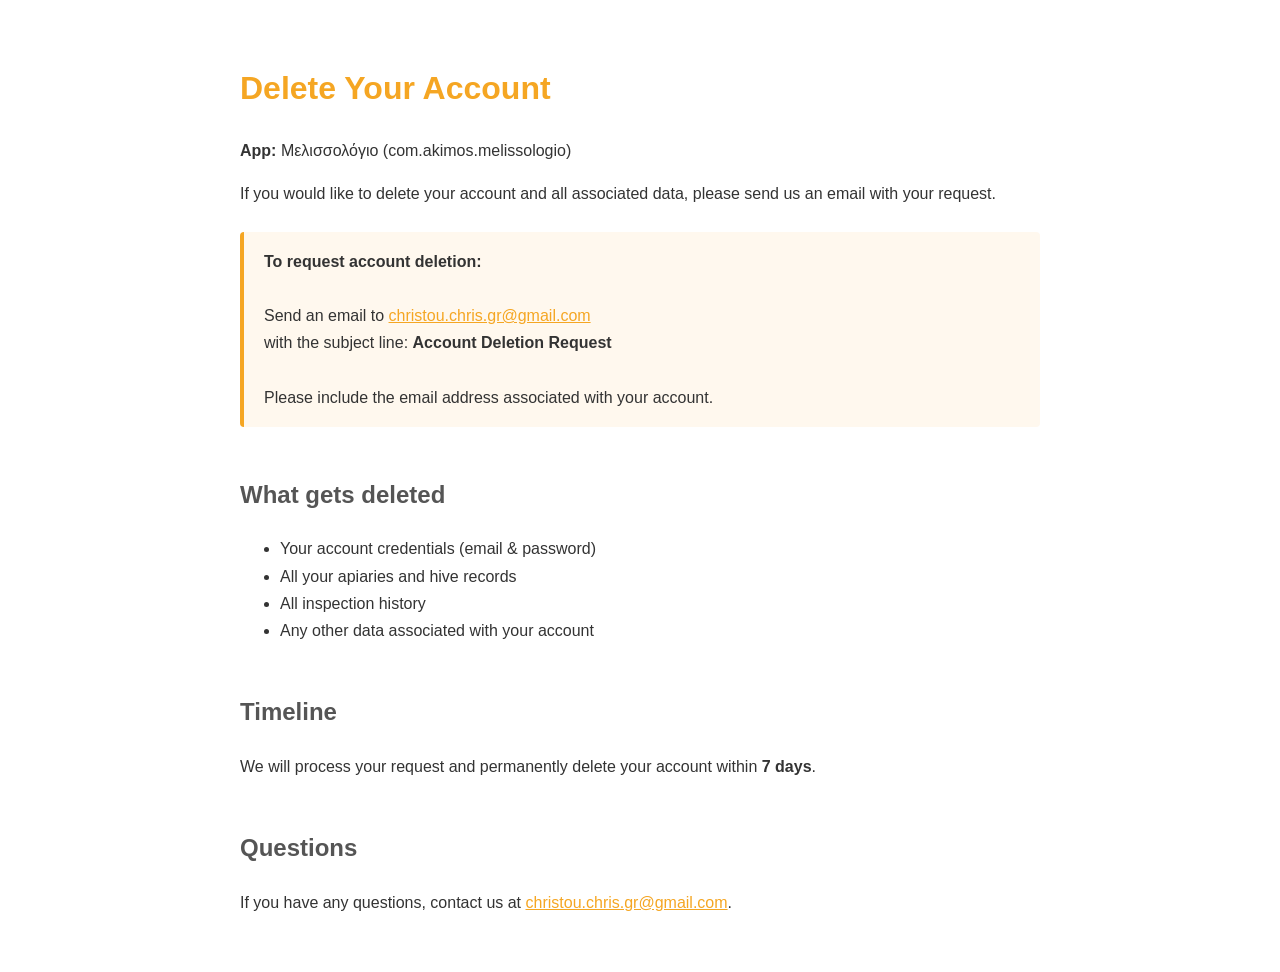
==== delete-account.html @ a052a43b "Add delete account page" ====
<!DOCTYPE html>
<html lang="en">
<head>
  <meta charset="UTF-8" />
  <meta name="viewport" content="width=device-width, initial-scale=1.0" />
  <title>Delete Account – Μελισσολόγιο</title>
  <style>
    body {
      font-family: -apple-system, BlinkMacSystemFont, "Segoe UI", Roboto, sans-serif;
      max-width: 800px;
      margin: 0 auto;
      padding: 40px 20px;
      color: #333;
      line-height: 1.7;
    }
    h1 { color: #f5a623; }
    h2 { margin-top: 2em; color: #555; }
    a  { color: #f5a623; }
    .box {
      background: #fff8ee;
      border-left: 4px solid #f5a623;
      padding: 16px 20px;
      border-radius: 4px;
      margin: 24px 0;
    }
  </style>
</head>
<body>

  <h1>Delete Your Account</h1>
  <p><strong>App:</strong> Μελισσολόγιο (com.akimos.melissologio)</p>

  <p>If you would like to delete your account and all associated data, please send us an email with your request.</p>

  <div class="box">
    <strong>To request account deletion:</strong><br /><br />
    Send an email to <a href="mailto:christou.chris.gr@gmail.com">christou.chris.gr@gmail.com</a><br />
    with the subject line: <strong>Account Deletion Request</strong><br /><br />
    Please include the email address associated with your account.
  </div>

  <h2>What gets deleted</h2>
  <ul>
    <li>Your account credentials (email &amp; password)</li>
    <li>All your apiaries and hive records</li>
    <li>All inspection history</li>
    <li>Any other data associated with your account</li>
  </ul>

  <h2>Timeline</h2>
  <p>We will process your request and permanently delete your account within <strong>7 days</strong>.</p>

  <h2>Questions</h2>
  <p>If you have any questions, contact us at <a href="mailto:christou.chris.gr@gmail.com">christou.chris.gr@gmail.com</a>.</p>

</body>
</html>
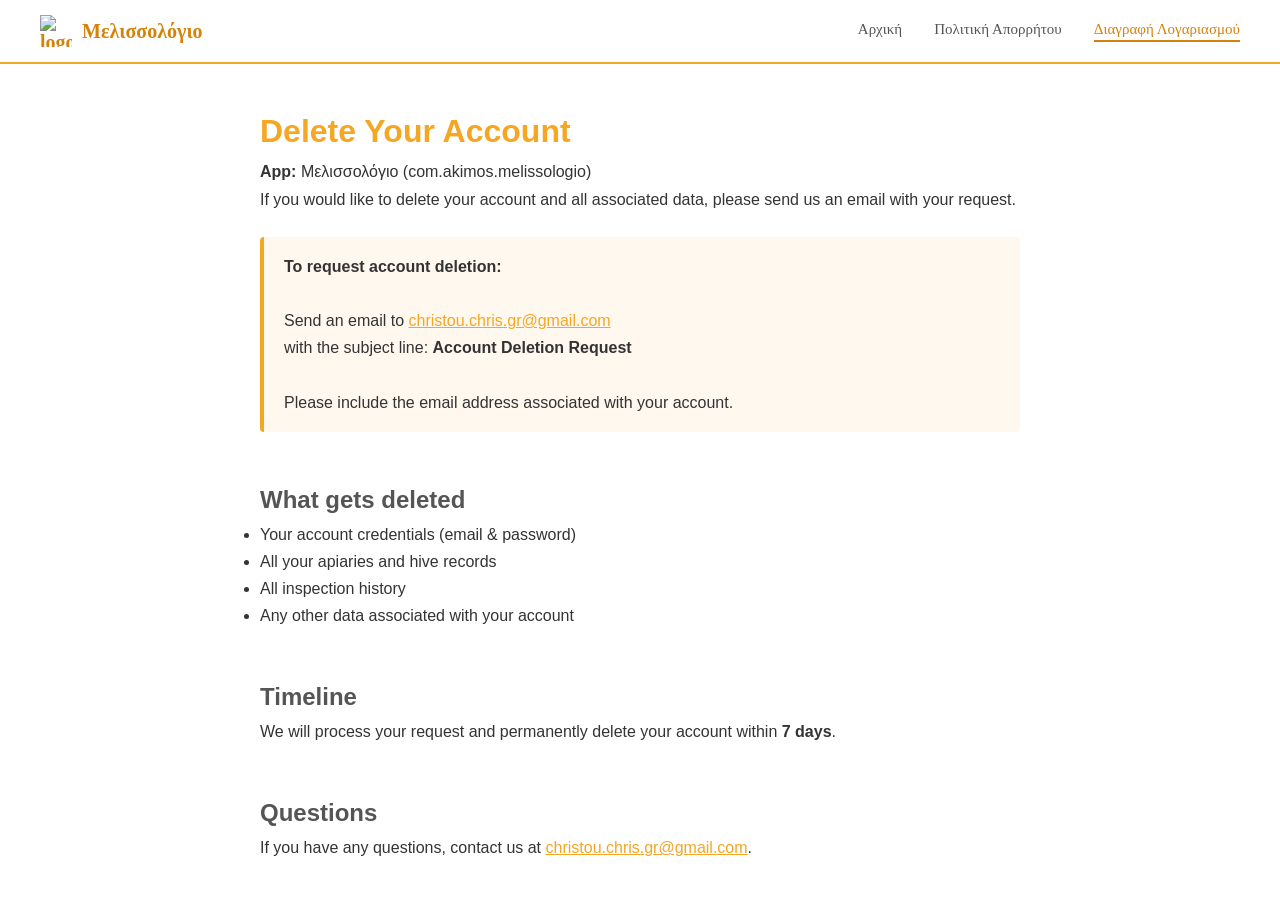
==== commit 0d17d114: "Add landing page and navigation menu" ====
--- a/delete-account.html
+++ b/delete-account.html
@@ -5,7 +5,39 @@
   <meta name="viewport" content="width=device-width, initial-scale=1.0" />
   <title>Delete Account – Μελισσολόγιο</title>
   <style>
-    body {
+    * { margin: 0; padding: 0; box-sizing: border-box; }
+    nav {
+      background: #fff;
+      border-bottom: 2px solid #f5a623;
+      padding: 0 40px;
+      display: flex;
+      align-items: center;
+      justify-content: space-between;
+      height: 64px;
+      position: sticky;
+      top: 0;
+      z-index: 100;
+    }
+    .nav-brand {
+      font-size: 20px;
+      font-weight: 700;
+      color: #d4820a;
+      text-decoration: none;
+      display: flex;
+      align-items: center;
+      gap: 10px;
+    }
+    .nav-brand img { width: 32px; height: 32px; }
+    .nav-links { display: flex; gap: 32px; }
+    .nav-links a {
+      text-decoration: none;
+      color: #555;
+      font-size: 15px;
+      font-weight: 500;
+    }
+    .nav-links a:hover { color: #d4820a; }
+    .nav-links a.active { color: #d4820a; border-bottom: 2px solid #d4820a; padding-bottom: 2px; }
+    .content {
       font-family: -apple-system, BlinkMacSystemFont, "Segoe UI", Roboto, sans-serif;
       max-width: 800px;
       margin: 0 auto;
@@ -26,6 +58,20 @@
   </style>
 </head>
 <body>
+
+  <nav>
+    <a class="nav-brand" href="index.html">
+      <img src="C:\Users\Chris\Downloads\logo.png" alt="logo" />
+      Μελισσολόγιο
+    </a>
+    <div class="nav-links">
+      <a href="index.html">Αρχική</a>
+      <a href="privacy-policy.html">Πολιτική Απορρήτου</a>
+      <a href="delete-account.html" class="active">Διαγραφή Λογαριασμού</a>
+    </div>
+  </nav>
+
+  <div class="content">
 
   <h1>Delete Your Account</h1>
   <p><strong>App:</strong> Μελισσολόγιο (com.akimos.melissologio)</p>
@@ -53,5 +99,7 @@
   <h2>Questions</h2>
   <p>If you have any questions, contact us at <a href="mailto:christou.chris.gr@gmail.com">christou.chris.gr@gmail.com</a>.</p>
 
+  </div>
+
 </body>
 </html>
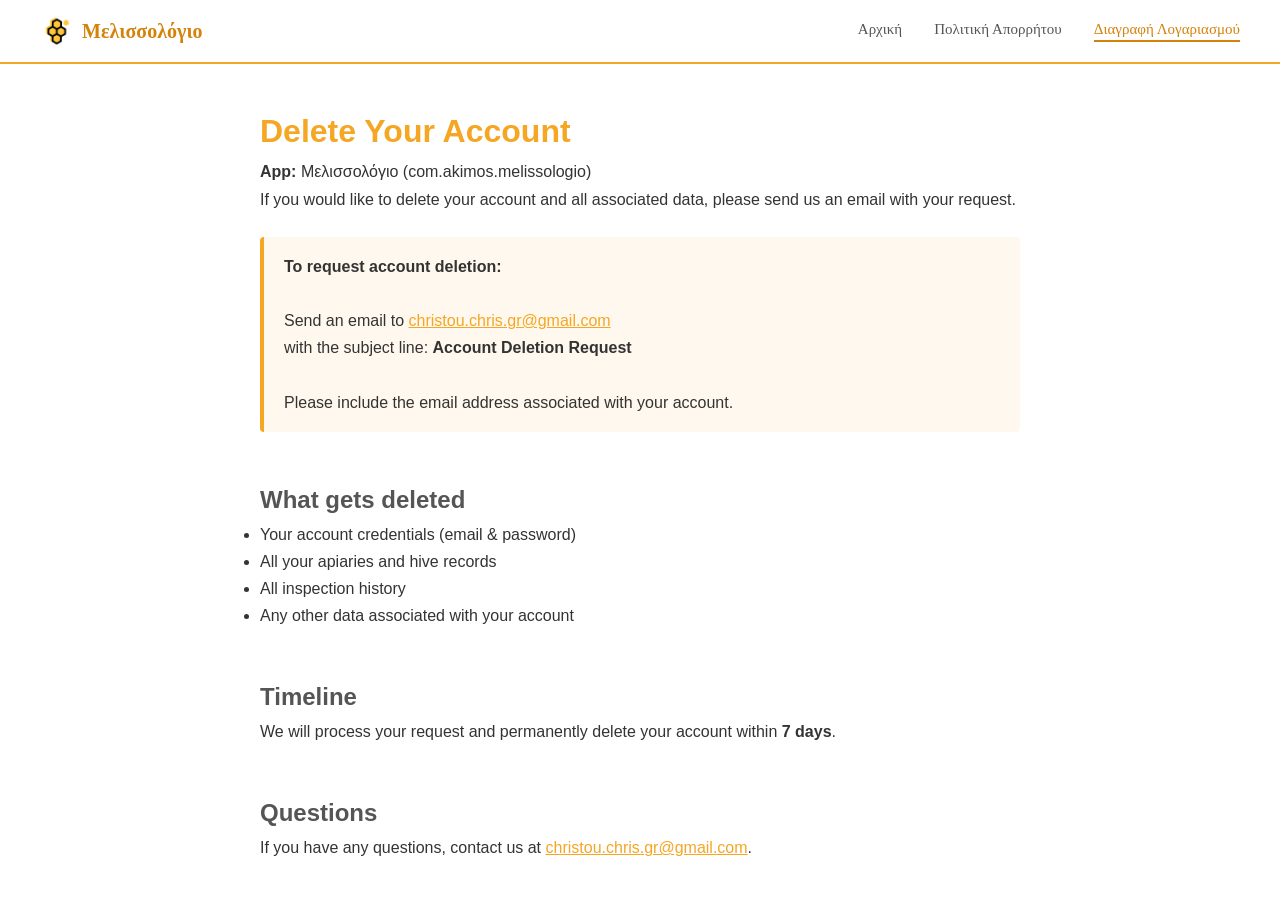
==== commit 31182688: "Fix logo path and navigation menu" ====
--- a/delete-account.html
+++ b/delete-account.html
@@ -61,7 +61,7 @@
 
   <nav>
     <a class="nav-brand" href="index.html">
-      <img src="C:\Users\Chris\Downloads\logo.png" alt="logo" />
+      <img src="logo.png" alt="logo" />
       Μελισσολόγιο
     </a>
     <div class="nav-links">
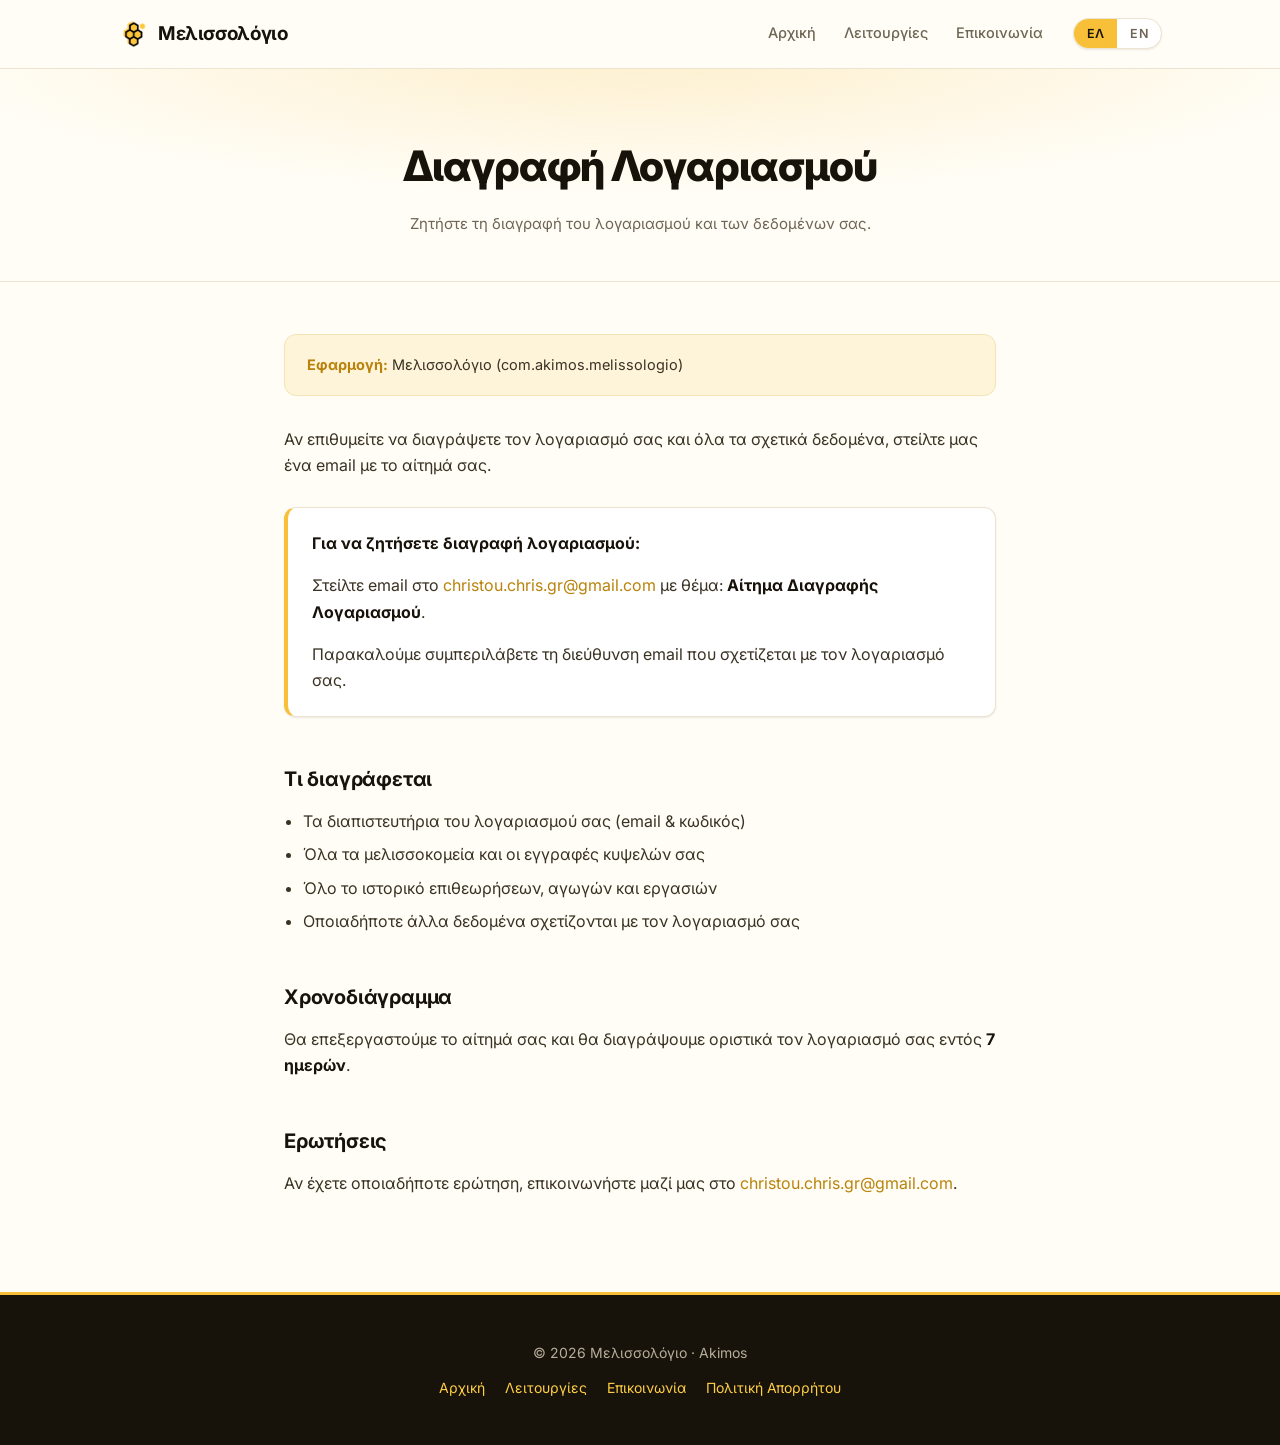
==== commit f5b5c9c3: "docs: add bilingual site with i18n, professional design, and contact form - Palette sourced from log" ====
--- a/delete-account.html
+++ b/delete-account.html
@@ -1,105 +1,117 @@
 <!DOCTYPE html>
-<html lang="en">
+<html lang="el">
 <head>
   <meta charset="UTF-8" />
   <meta name="viewport" content="width=device-width, initial-scale=1.0" />
-  <title>Delete Account – Μελισσολόγιο</title>
-  <style>
-    * { margin: 0; padding: 0; box-sizing: border-box; }
-    nav {
-      background: #fff;
-      border-bottom: 2px solid #f5a623;
-      padding: 0 40px;
-      display: flex;
-      align-items: center;
-      justify-content: space-between;
-      height: 64px;
-      position: sticky;
-      top: 0;
-      z-index: 100;
-    }
-    .nav-brand {
-      font-size: 20px;
-      font-weight: 700;
-      color: #d4820a;
-      text-decoration: none;
-      display: flex;
-      align-items: center;
-      gap: 10px;
-    }
-    .nav-brand img { width: 32px; height: 32px; }
-    .nav-links { display: flex; gap: 32px; }
-    .nav-links a {
-      text-decoration: none;
-      color: #555;
-      font-size: 15px;
-      font-weight: 500;
-    }
-    .nav-links a:hover { color: #d4820a; }
-    .nav-links a.active { color: #d4820a; border-bottom: 2px solid #d4820a; padding-bottom: 2px; }
-    .content {
-      font-family: -apple-system, BlinkMacSystemFont, "Segoe UI", Roboto, sans-serif;
-      max-width: 800px;
-      margin: 0 auto;
-      padding: 40px 20px;
-      color: #333;
-      line-height: 1.7;
-    }
-    h1 { color: #f5a623; }
-    h2 { margin-top: 2em; color: #555; }
-    a  { color: #f5a623; }
-    .box {
-      background: #fff8ee;
-      border-left: 4px solid #f5a623;
-      padding: 16px 20px;
-      border-radius: 4px;
-      margin: 24px 0;
-    }
-  </style>
+  <title data-i18n="delete.title">Διαγραφή Λογαριασμού — Μελισσολόγιο</title>
+  <link rel="icon" href="logo.png" />
+  <link rel="preconnect" href="https://fonts.googleapis.com" />
+  <link rel="preconnect" href="https://fonts.gstatic.com" crossorigin />
+  <link href="https://fonts.googleapis.com/css2?family=Inter:wght@400;500;600;700;800&display=swap" rel="stylesheet" />
+  <link rel="stylesheet" href="styles.css" />
 </head>
 <body>
 
-  <nav>
-    <a class="nav-brand" href="index.html">
-      <img src="logo.png" alt="logo" />
-      Μελισσολόγιο
-    </a>
-    <div class="nav-links">
-      <a href="index.html">Αρχική</a>
-      <a href="privacy-policy.html">Πολιτική Απορρήτου</a>
-      <a href="delete-account.html" class="active">Διαγραφή Λογαριασμού</a>
+  <header class="nav">
+    <div class="nav-inner">
+      <a class="nav-brand" href="index.html">
+        <img src="logo.png" alt="Μελισσολόγιο" />
+        <span data-i18n="nav.brand">Μελισσολόγιο</span>
+      </a>
+      <div class="nav-right">
+        <nav class="nav-links">
+          <a href="index.html" data-i18n="nav.home">Αρχική</a>
+          <a href="features.html" data-i18n="nav.features">Λειτουργίες</a>
+          <a href="contact.html" data-i18n="nav.contact">Επικοινωνία</a>
+        </nav>
+        <div class="lang-switch" role="group" aria-label="Language">
+          <button class="lang-btn" type="button" data-set-lang="el">ΕΛ</button>
+          <button class="lang-btn" type="button" data-set-lang="en">EN</button>
+        </div>
+        <button class="nav-toggle" type="button" aria-label="Μενού" aria-expanded="false">
+          <span></span><span></span><span></span>
+        </button>
+      </div>
     </div>
-  </nav>
+  </header>
 
-  <div class="content">
-
-  <h1>Delete Your Account</h1>
-  <p><strong>App:</strong> Μελισσολόγιο (com.akimos.melissologio)</p>
-
-  <p>If you would like to delete your account and all associated data, please send us an email with your request.</p>
-
-  <div class="box">
-    <strong>To request account deletion:</strong><br /><br />
-    Send an email to <a href="mailto:christou.chris.gr@gmail.com">christou.chris.gr@gmail.com</a><br />
-    with the subject line: <strong>Account Deletion Request</strong><br /><br />
-    Please include the email address associated with your account.
+  <div class="page-header">
+    <h1 data-i18n="delete.h1">Διαγραφή Λογαριασμού</h1>
+    <p class="subtitle" data-i18n="delete.subtitle">Ζητήστε τη διαγραφή του λογαριασμού και των δεδομένων σας.</p>
   </div>
 
-  <h2>What gets deleted</h2>
-  <ul>
-    <li>Your account credentials (email &amp; password)</li>
-    <li>All your apiaries and hive records</li>
-    <li>All inspection history</li>
-    <li>Any other data associated with your account</li>
-  </ul>
+  <main class="content">
 
-  <h2>Timeline</h2>
-  <p>We will process your request and permanently delete your account within <strong>7 days</strong>.</p>
+    <!-- ============================= GREEK ============================= -->
+    <div data-lang="el">
+      <div class="meta-card">
+        <strong>Εφαρμογή:</strong> Μελισσολόγιο (com.akimos.melissologio)
+      </div>
 
-  <h2>Questions</h2>
-  <p>If you have any questions, contact us at <a href="mailto:christou.chris.gr@gmail.com">christou.chris.gr@gmail.com</a>.</p>
+      <p>Αν επιθυμείτε να διαγράψετε τον λογαριασμό σας και όλα τα σχετικά δεδομένα, στείλτε μας ένα email με το αίτημά σας.</p>
 
-  </div>
+      <div class="callout">
+        <p><strong>Για να ζητήσετε διαγραφή λογαριασμού:</strong></p>
+        <p>Στείλτε email στο <a href="mailto:christou.chris.gr@gmail.com">christou.chris.gr@gmail.com</a> με θέμα: <strong>Αίτημα Διαγραφής Λογαριασμού</strong>.</p>
+        <p style="margin-bottom:0;">Παρακαλούμε συμπεριλάβετε τη διεύθυνση email που σχετίζεται με τον λογαριασμό σας.</p>
+      </div>
 
+      <h2>Τι διαγράφεται</h2>
+      <ul>
+        <li>Τα διαπιστευτήρια του λογαριασμού σας (email &amp; κωδικός)</li>
+        <li>Όλα τα μελισσοκομεία και οι εγγραφές κυψελών σας</li>
+        <li>Όλο το ιστορικό επιθεωρήσεων, αγωγών και εργασιών</li>
+        <li>Οποιαδήποτε άλλα δεδομένα σχετίζονται με τον λογαριασμό σας</li>
+      </ul>
+
+      <h2>Χρονοδιάγραμμα</h2>
+      <p>Θα επεξεργαστούμε το αίτημά σας και θα διαγράψουμε οριστικά τον λογαριασμό σας εντός <strong>7 ημερών</strong>.</p>
+
+      <h2>Ερωτήσεις</h2>
+      <p>Αν έχετε οποιαδήποτε ερώτηση, επικοινωνήστε μαζί μας στο <a href="mailto:christou.chris.gr@gmail.com">christou.chris.gr@gmail.com</a>.</p>
+    </div>
+
+    <!-- ============================= ENGLISH ============================= -->
+    <div data-lang="en">
+      <div class="meta-card">
+        <strong>App:</strong> Melissologio (com.akimos.melissologio)
+      </div>
+
+      <p>If you would like to delete your account and all associated data, please send us an email with your request.</p>
+
+      <div class="callout">
+        <p><strong>To request account deletion:</strong></p>
+        <p>Send an email to <a href="mailto:christou.chris.gr@gmail.com">christou.chris.gr@gmail.com</a> with the subject line: <strong>Account Deletion Request</strong>.</p>
+        <p style="margin-bottom:0;">Please include the email address associated with your account.</p>
+      </div>
+
+      <h2>What gets deleted</h2>
+      <ul>
+        <li>Your account credentials (email &amp; password)</li>
+        <li>All your apiaries and hive records</li>
+        <li>All inspection, treatment and task history</li>
+        <li>Any other data associated with your account</li>
+      </ul>
+
+      <h2>Timeline</h2>
+      <p>We will process your request and permanently delete your account within <strong>7 days</strong>.</p>
+
+      <h2>Questions</h2>
+      <p>If you have any questions, contact us at <a href="mailto:christou.chris.gr@gmail.com">christou.chris.gr@gmail.com</a>.</p>
+    </div>
+
+  </main>
+
+  <footer class="footer">
+    <p data-i18n="footer.copy">© 2026 Μελισσολόγιο · Akimos</p>
+    <div class="footer-links">
+      <a href="index.html" data-i18n="nav.home">Αρχική</a>
+      <a href="features.html" data-i18n="nav.features">Λειτουργίες</a>
+      <a href="contact.html" data-i18n="nav.contact">Επικοινωνία</a>
+      <a href="privacy-policy.html" data-i18n="nav.privacy">Πολιτική Απορρήτου</a>
+    </div>
+  </footer>
+
+  <script src="i18n.js"></script>
 </body>
 </html>
--- a/styles.css
+++ b/styles.css
@@ -0,0 +1,503 @@
+/* ==========================================================================
+   Melissologio — shared design system
+   Palette derived from the logo: honeycomb gold (#F8C038) + warm near-black
+   outline (#17130A). A duotone, high-contrast, modern look.
+   ========================================================================== */
+
+:root {
+  /* Brand — straight from the logo */
+  --gold:        #f8c038;   /* honeycomb fill */
+  --gold-bright: #ffce45;
+  --amber:       #b9820a;   /* deep amber — accessible gold for text/links on white */
+  --gold-tint:   #fdf4d9;   /* pale honey wash */
+  --gold-soft:   #f4e3b4;   /* warm borders */
+
+  --ink:         #17130a;   /* logo outline — primary text / dark surfaces */
+  --ink-soft:    #3a3324;
+  --muted:       #6e6555;   /* warm grey */
+
+  --cream:       #fffdf6;   /* page background */
+  --surface:     #ffffff;
+  --line:        #ece3d0;   /* hairlines */
+
+  /* Type */
+  --font: "Inter", -apple-system, BlinkMacSystemFont, "Segoe UI", Roboto,
+          "Helvetica Neue", Arial, sans-serif;
+
+  /* Shape & depth */
+  --radius:    16px;
+  --radius-sm: 12px;
+  --shadow-sm: 0 1px 2px rgba(23, 19, 10, 0.05), 0 1px 3px rgba(23, 19, 10, 0.04);
+  --shadow:    0 2px 4px rgba(23, 19, 10, 0.04), 0 12px 32px rgba(23, 19, 10, 0.08);
+  --shadow-cta: 0 8px 24px rgba(23, 19, 10, 0.22);
+
+  --maxw: 1100px;
+}
+
+* { margin: 0; padding: 0; box-sizing: border-box; }
+
+html { scroll-behavior: smooth; }
+
+body {
+  font-family: var(--font);
+  color: var(--ink);
+  background: var(--cream);
+  line-height: 1.65;
+  -webkit-font-smoothing: antialiased;
+  text-rendering: optimizeLegibility;
+}
+
+img { display: block; }
+
+a { color: var(--amber); text-decoration: none; }
+a:hover { text-decoration: underline; }
+
+/* English hidden until JS decides the language (prevents flash). */
+[data-lang="en"] { display: none; }
+
+/* --------------------------------------------------------------------------
+   Navigation
+   -------------------------------------------------------------------------- */
+.nav {
+  background: rgba(255, 253, 246, 0.82);
+  backdrop-filter: saturate(1.4) blur(10px);
+  border-bottom: 1px solid var(--line);
+  position: sticky;
+  top: 0;
+  z-index: 100;
+}
+.nav-inner {
+  max-width: var(--maxw);
+  margin: 0 auto;
+  padding: 0 28px;
+  height: 68px;
+  display: flex;
+  align-items: center;
+  justify-content: space-between;
+  gap: 20px;
+}
+.nav-brand {
+  font-size: 19px;
+  font-weight: 700;
+  letter-spacing: -0.02em;
+  color: var(--ink);
+  display: flex;
+  align-items: center;
+  gap: 10px;
+}
+.nav-brand:hover { text-decoration: none; }
+.nav-brand img { width: 30px; height: 30px; }
+
+.nav-right { display: flex; align-items: center; gap: 30px; }
+.nav-links { display: flex; gap: 28px; }
+.nav-links a {
+  color: var(--muted);
+  font-size: 14.5px;
+  font-weight: 500;
+  padding: 4px 0;
+  border-bottom: 2px solid transparent;
+  transition: color 0.15s ease, border-color 0.15s ease;
+}
+.nav-links a:hover { color: var(--ink); text-decoration: none; }
+.nav-links a.active { color: var(--ink); border-bottom-color: var(--gold); }
+
+/* Language switch */
+.lang-switch {
+  display: inline-flex;
+  border: 1px solid var(--line);
+  border-radius: 999px;
+  overflow: hidden;
+  background: var(--surface);
+  box-shadow: var(--shadow-sm);
+}
+.lang-btn {
+  font-family: inherit;
+  font-size: 12.5px;
+  font-weight: 600;
+  letter-spacing: 0.03em;
+  color: var(--muted);
+  background: transparent;
+  border: none;
+  padding: 7px 13px;
+  cursor: pointer;
+  transition: background 0.15s ease, color 0.15s ease;
+}
+.lang-btn:hover { color: var(--ink); }
+.lang-btn.active { background: var(--gold); color: var(--ink); }
+
+/* Hamburger (mobile only) */
+.nav-toggle {
+  display: none;
+  width: 40px;
+  height: 40px;
+  padding: 0;
+  flex-direction: column;
+  align-items: center;
+  justify-content: center;
+  gap: 4px;
+  border: 1px solid var(--line);
+  border-radius: 10px;
+  background: var(--surface);
+  box-shadow: var(--shadow-sm);
+  cursor: pointer;
+}
+.nav-toggle span {
+  display: block;
+  width: 18px;
+  height: 2px;
+  border-radius: 2px;
+  background: var(--ink);
+  transition: transform 0.2s ease, opacity 0.2s ease;
+}
+.nav-toggle[aria-expanded="true"] span:nth-child(1) { transform: translateY(6px) rotate(45deg); }
+.nav-toggle[aria-expanded="true"] span:nth-child(2) { opacity: 0; }
+.nav-toggle[aria-expanded="true"] span:nth-child(3) { transform: translateY(-6px) rotate(-45deg); }
+
+/* --------------------------------------------------------------------------
+   Hero
+   -------------------------------------------------------------------------- */
+.hero {
+  position: relative;
+  overflow: hidden;
+  text-align: center;
+  padding: 104px 24px 92px;
+  background:
+    radial-gradient(64% 58% at 50% -6%, rgba(248, 192, 56, 0.28) 0%, rgba(248, 192, 56, 0) 68%),
+    var(--cream);
+}
+/* Subtle honeycomb texture */
+.hero::before {
+  content: "";
+  position: absolute;
+  inset: 0;
+  background-image: url("data:image/svg+xml,%3Csvg xmlns='http://www.w3.org/2000/svg' width='28' height='49' viewBox='0 0 28 49'%3E%3Cg fill='%2317130a' fill-opacity='0.035' fill-rule='evenodd'%3E%3Cpath d='M13.99 9.25l13 7.5v15l-13 7.5L1 31.75v-15l12.99-7.5zM3 17.9v12.7l10.99 6.34 11-6.35V17.9l-11-6.34L3 17.9zM0 15l12.98-7.5V0h-2v6.35L0 12.69v2.3zm0 18.5L12.98 41v8h-2v-6.85L0 35.81v-2.3zM15 0v7.5L27.99 15H28v-2.31h-.01L17 6.35V0h-2zm0 49v-8l12.99-7.5H28v2.31h-.01L17 42.15V49h-2z'/%3E%3C/g%3E%3C/svg%3E");
+  -webkit-mask-image: radial-gradient(70% 70% at 50% 30%, #000 0%, transparent 75%);
+  mask-image: radial-gradient(70% 70% at 50% 30%, #000 0%, transparent 75%);
+  pointer-events: none;
+}
+.hero-inner { position: relative; z-index: 1; }
+.hero-logo {
+  width: 100px;
+  height: 100px;
+  margin: 0 auto 28px;
+  filter: drop-shadow(0 12px 22px rgba(248, 192, 56, 0.4));
+}
+.eyebrow {
+  font-size: 12px;
+  font-weight: 700;
+  letter-spacing: 0.16em;
+  text-transform: uppercase;
+  color: var(--amber);
+  margin-bottom: 16px;
+}
+.hero h1 {
+  font-size: clamp(44px, 6.4vw, 66px);
+  font-weight: 800;
+  letter-spacing: -0.03em;
+  line-height: 1.02;
+  color: var(--ink);
+}
+.hero .tagline {
+  margin: 22px auto 0;
+  font-size: clamp(17px, 2.4vw, 20px);
+  color: var(--muted);
+  max-width: 580px;
+  line-height: 1.6;
+}
+
+/* Store badge (styled like a store button; app not yet live) */
+.cta {
+  display: inline-flex;
+  align-items: center;
+  gap: 13px;
+  margin-top: 36px;
+  background: var(--ink);
+  color: #fff;
+  padding: 13px 24px;
+  border-radius: 14px;
+  box-shadow: var(--shadow-cta);
+  transition: transform 0.15s ease, box-shadow 0.15s ease;
+}
+.cta:hover {
+  text-decoration: none;
+  transform: translateY(-2px);
+  box-shadow: 0 12px 30px rgba(23, 19, 10, 0.3);
+}
+.cta-play { width: 26px; height: 26px; flex-shrink: 0; }
+.cta-text { display: flex; flex-direction: column; line-height: 1.12; text-align: left; }
+.cta-text small { font-size: 11px; font-weight: 500; letter-spacing: 0.03em; opacity: 0.82; }
+.cta-text strong { font-size: 18px; font-weight: 600; letter-spacing: 0.01em; }
+
+.hero-note {
+  margin-top: 18px;
+  font-size: 13.5px;
+  color: var(--muted);
+}
+
+/* --------------------------------------------------------------------------
+   Sections & features
+   -------------------------------------------------------------------------- */
+.section {
+  max-width: var(--maxw);
+  margin: 0 auto;
+  padding: 84px 24px;
+}
+.section-head { text-align: center; margin-bottom: 52px; }
+.section-head h2 {
+  font-size: clamp(28px, 3.6vw, 36px);
+  font-weight: 800;
+  letter-spacing: -0.025em;
+  color: var(--ink);
+}
+.section-head p {
+  margin: 14px auto 0;
+  color: var(--muted);
+  max-width: 540px;
+  font-size: 16px;
+}
+
+.grid {
+  display: grid;
+  grid-template-columns: repeat(auto-fit, minmax(258px, 1fr));
+  gap: 22px;
+}
+.card {
+  position: relative;
+  background: var(--surface);
+  border: 1px solid var(--line);
+  border-radius: var(--radius);
+  padding: 30px 28px;
+  box-shadow: var(--shadow-sm);
+  transition: transform 0.18s ease, box-shadow 0.18s ease, border-color 0.18s ease;
+}
+.card:hover {
+  transform: translateY(-4px);
+  box-shadow: var(--shadow);
+  border-color: var(--gold-soft);
+}
+.card-icon {
+  width: 50px;
+  height: 50px;
+  border-radius: 13px;
+  background: linear-gradient(150deg, var(--gold-tint), #fbecc4);
+  border: 1px solid var(--gold-soft);
+  color: var(--amber);
+  display: flex;
+  align-items: center;
+  justify-content: center;
+  margin-bottom: 20px;
+}
+.card-icon svg { width: 24px; height: 24px; }
+.card h3 {
+  font-size: 17.5px;
+  font-weight: 700;
+  letter-spacing: -0.01em;
+  color: var(--ink);
+  margin-bottom: 9px;
+}
+.card p { font-size: 14.5px; color: var(--muted); line-height: 1.6; }
+
+/* --------------------------------------------------------------------------
+   Content pages (privacy, delete account)
+   -------------------------------------------------------------------------- */
+.page-header {
+  position: relative;
+  overflow: hidden;
+  background:
+    radial-gradient(80% 100% at 50% -10%, rgba(248, 192, 56, 0.22) 0%, rgba(248, 192, 56, 0) 70%),
+    var(--cream);
+  border-bottom: 1px solid var(--line);
+  padding: 62px 24px 44px;
+  text-align: center;
+}
+.page-header h1 {
+  font-size: clamp(32px, 4.6vw, 42px);
+  font-weight: 800;
+  letter-spacing: -0.025em;
+  color: var(--ink);
+}
+.page-header .subtitle { margin-top: 12px; color: var(--muted); font-size: 15px; }
+
+.content {
+  max-width: 760px;
+  margin: 0 auto;
+  padding: 52px 24px 80px;
+  color: var(--ink);
+}
+.content h2 {
+  font-size: 20px;
+  font-weight: 700;
+  color: var(--ink);
+  letter-spacing: -0.01em;
+  margin: 2.3em 0 0.6em;
+}
+.content h2:first-child { margin-top: 0; }
+.content p { margin: 0 0 1em; color: var(--ink-soft); }
+.content ul { margin: 0 0 1em 1.2em; }
+.content li { margin: 0.45em 0; color: var(--ink-soft); }
+.content strong { color: var(--ink); }
+
+.meta-card {
+  background: var(--gold-tint);
+  border: 1px solid var(--gold-soft);
+  border-radius: var(--radius-sm);
+  padding: 18px 22px;
+  font-size: 14.5px;
+  color: var(--ink-soft);
+  margin-bottom: 30px;
+}
+.meta-card strong { color: var(--amber); }
+
+.callout {
+  background: var(--surface);
+  border: 1px solid var(--line);
+  border-left: 4px solid var(--gold);
+  border-radius: var(--radius-sm);
+  padding: 22px 24px;
+  margin: 28px 0;
+  box-shadow: var(--shadow-sm);
+}
+
+/* --------------------------------------------------------------------------
+   Section outro (e.g. features page)
+   -------------------------------------------------------------------------- */
+.section-outro {
+  text-align: center;
+  margin-top: 48px;
+  color: var(--muted);
+  font-size: 15.5px;
+}
+
+/* --------------------------------------------------------------------------
+   Forms (contact page)
+   -------------------------------------------------------------------------- */
+.form {
+  max-width: 640px;
+  margin: 0 auto;
+}
+.form-intro {
+  color: var(--muted);
+  font-size: 16px;
+  margin-bottom: 28px;
+  line-height: 1.6;
+}
+.field { margin-bottom: 20px; }
+.field-row { display: flex; gap: 16px; }
+.field-row .field { flex: 1; }
+.field label {
+  display: block;
+  font-size: 14px;
+  font-weight: 600;
+  color: var(--ink);
+  margin-bottom: 7px;
+}
+.field input,
+.field select,
+.field textarea {
+  width: 100%;
+  padding: 12px 14px;
+  font-family: inherit;
+  font-size: 15px;
+  color: var(--ink);
+  background: var(--surface);
+  border: 1px solid var(--line);
+  border-radius: 10px;
+  transition: border-color 0.15s ease, box-shadow 0.15s ease;
+}
+.field input:focus,
+.field select:focus,
+.field textarea:focus {
+  outline: none;
+  border-color: var(--gold);
+  box-shadow: 0 0 0 3px rgba(248, 192, 56, 0.22);
+}
+.field textarea { min-height: 160px; resize: vertical; line-height: 1.55; }
+
+.btn-primary {
+  display: inline-flex;
+  align-items: center;
+  gap: 9px;
+  background: var(--ink);
+  color: #fff;
+  border: none;
+  font-family: inherit;
+  font-size: 15.5px;
+  font-weight: 600;
+  padding: 13px 26px;
+  border-radius: 12px;
+  cursor: pointer;
+  box-shadow: var(--shadow-cta);
+  transition: transform 0.15s ease, box-shadow 0.15s ease;
+}
+.btn-primary:hover { transform: translateY(-2px); box-shadow: 0 12px 30px rgba(23, 19, 10, 0.3); }
+.btn-primary svg { width: 18px; height: 18px; }
+
+.form-note { margin-top: 14px; font-size: 13.5px; color: var(--muted); }
+.form-alt {
+  margin-top: 32px;
+  padding-top: 24px;
+  border-top: 1px solid var(--line);
+  font-size: 15px;
+  color: var(--muted);
+}
+.form-alt a { font-weight: 600; }
+
+@media (max-width: 560px) {
+  .field-row { flex-direction: column; gap: 0; }
+}
+
+/* --------------------------------------------------------------------------
+   Footer
+   -------------------------------------------------------------------------- */
+.footer {
+  background: var(--ink);
+  color: #b7ad9a;
+  text-align: center;
+  padding: 46px 24px;
+  font-size: 14px;
+  border-top: 3px solid var(--gold);
+}
+.footer a { color: var(--gold-bright); }
+.footer-links {
+  margin-top: 12px;
+  display: flex;
+  gap: 20px;
+  justify-content: center;
+  flex-wrap: wrap;
+}
+
+/* --------------------------------------------------------------------------
+   Responsive
+   -------------------------------------------------------------------------- */
+@media (max-width: 640px) {
+  .nav-inner { height: 62px; padding: 0 16px; }
+  .nav-right { gap: 10px; }
+  .nav-toggle { display: flex; }
+
+  /* Links collapse into a dropdown panel below the bar */
+  .nav-links {
+    position: absolute;
+    top: 100%;
+    left: 0;
+    right: 0;
+    flex-direction: column;
+    gap: 0;
+    background: var(--surface);
+    border-bottom: 1px solid var(--line);
+    box-shadow: var(--shadow);
+    padding: 6px 16px 12px;
+    display: none;
+  }
+  .nav-links.open { display: flex; }
+  .nav-links a {
+    font-size: 15px;
+    padding: 13px 2px;
+    border-bottom: none;
+    border-top: 1px solid var(--line);
+  }
+  .nav-links a:first-child { border-top: none; }
+  .nav-links a.active { color: var(--amber); font-weight: 600; }
+
+  .hero { padding: 72px 20px 64px; }
+  .section { padding: 60px 20px; }
+}
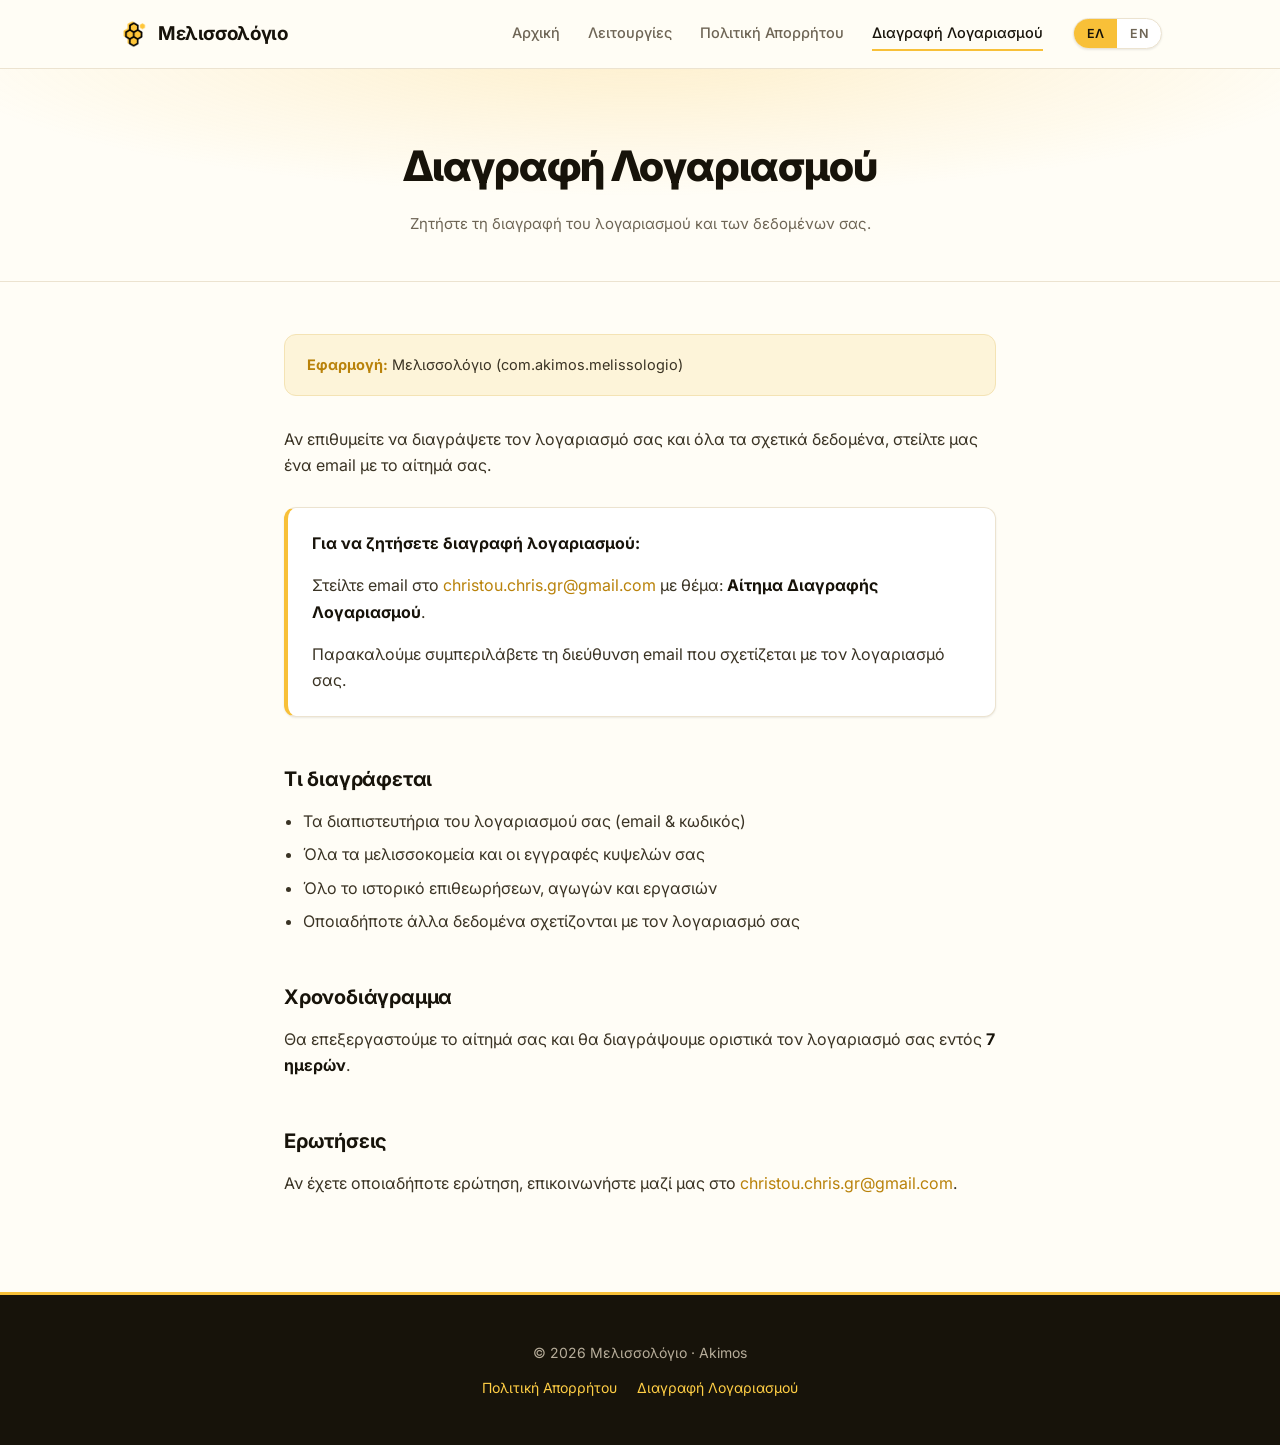
==== commit 3acc858d: "refactor: remove contact page, move legal links to top nav - Delete contact.html page - Move Privacy" ====
--- a/delete-account.html
+++ b/delete-account.html
@@ -22,7 +22,8 @@
         <nav class="nav-links">
           <a href="index.html" data-i18n="nav.home">Αρχική</a>
           <a href="features.html" data-i18n="nav.features">Λειτουργίες</a>
-          <a href="contact.html" data-i18n="nav.contact">Επικοινωνία</a>
+          <a href="privacy-policy.html" data-i18n="nav.privacy">Πολιτική Απορρήτου</a>
+          <a href="delete-account.html" class="active" data-i18n="nav.delete">Διαγραφή Λογαριασμού</a>
         </nav>
         <div class="lang-switch" role="group" aria-label="Language">
           <button class="lang-btn" type="button" data-set-lang="el">ΕΛ</button>
@@ -105,10 +106,8 @@
   <footer class="footer">
     <p data-i18n="footer.copy">© 2026 Μελισσολόγιο · Akimos</p>
     <div class="footer-links">
-      <a href="index.html" data-i18n="nav.home">Αρχική</a>
-      <a href="features.html" data-i18n="nav.features">Λειτουργίες</a>
-      <a href="contact.html" data-i18n="nav.contact">Επικοινωνία</a>
       <a href="privacy-policy.html" data-i18n="nav.privacy">Πολιτική Απορρήτου</a>
+      <a href="delete-account.html" data-i18n="nav.delete">Διαγραφή Λογαριασμού</a>
     </div>
   </footer>
 
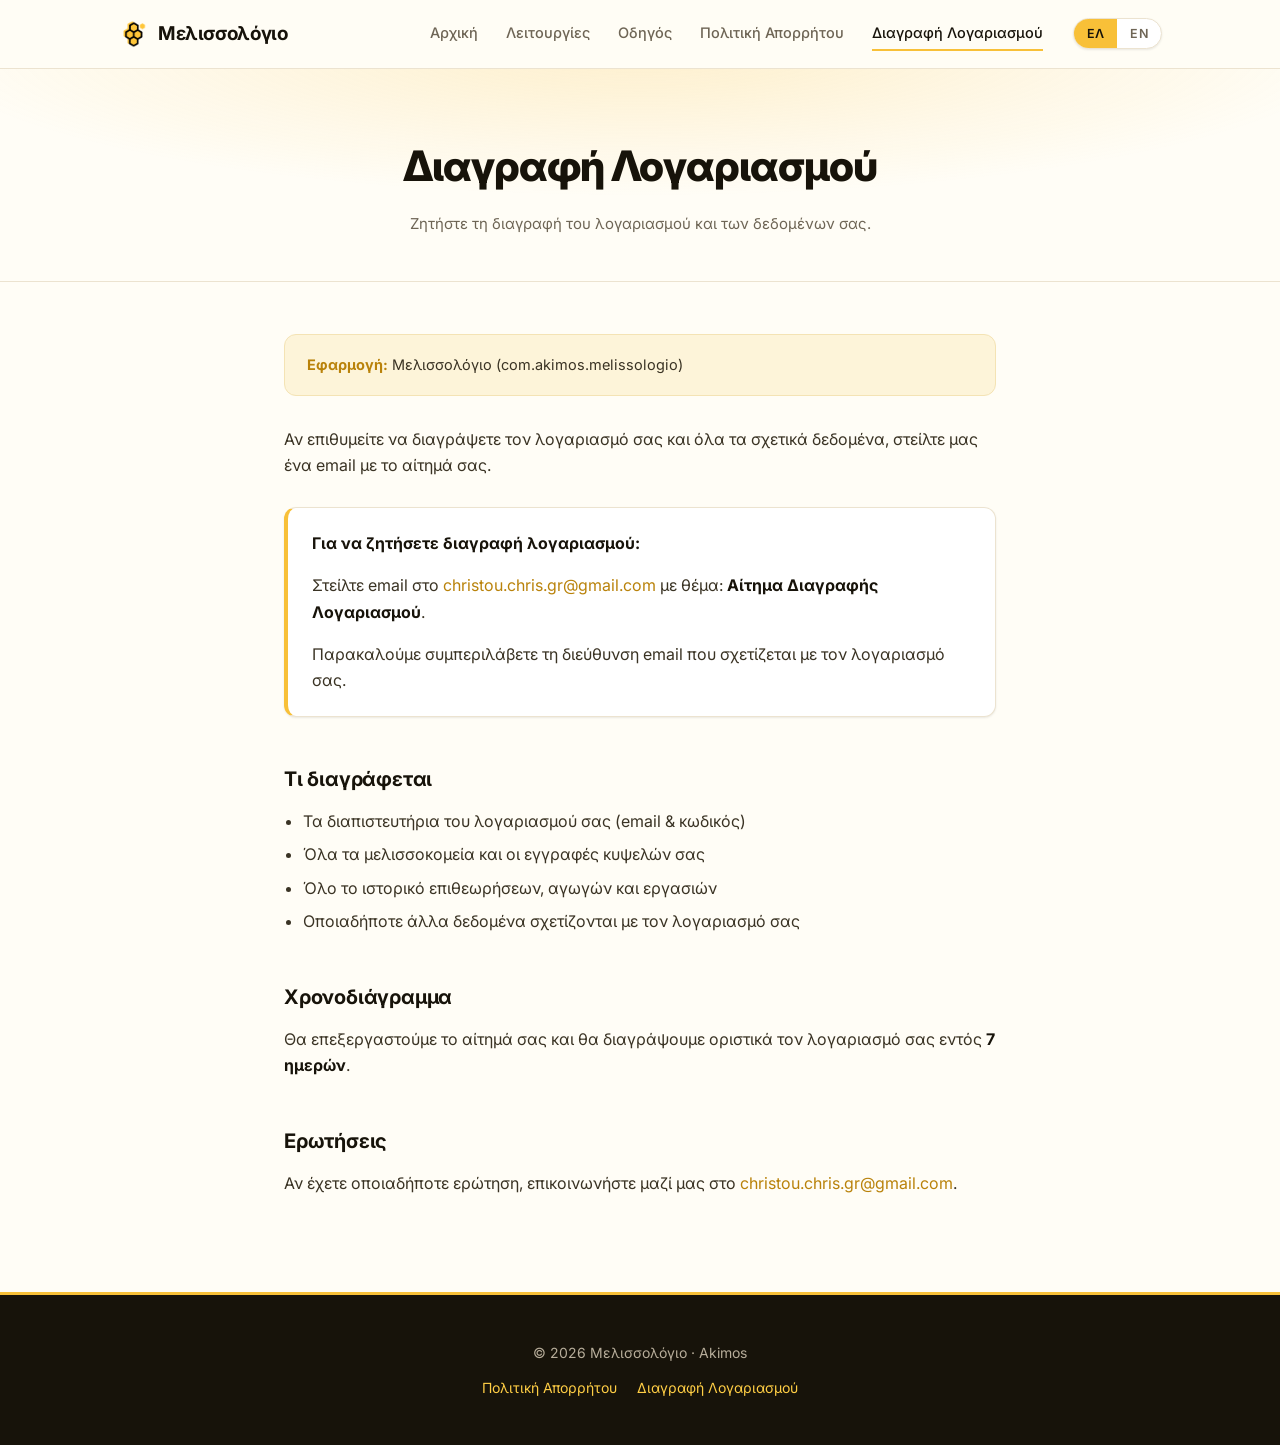
==== commit a321e62b: "feat: add usage guide page and app screenshots - New Greek guide.html: 5-step walkthrough with phone" ====
--- a/delete-account.html
+++ b/delete-account.html
@@ -22,6 +22,7 @@
         <nav class="nav-links">
           <a href="index.html" data-i18n="nav.home">Αρχική</a>
           <a href="features.html" data-i18n="nav.features">Λειτουργίες</a>
+          <a href="guide.html" data-i18n="nav.guide">Οδηγός</a>
           <a href="privacy-policy.html" data-i18n="nav.privacy">Πολιτική Απορρήτου</a>
           <a href="delete-account.html" class="active" data-i18n="nav.delete">Διαγραφή Λογαριασμού</a>
         </nav>
--- a/styles.css
+++ b/styles.css
@@ -369,81 +369,106 @@
 }
 
 /* --------------------------------------------------------------------------
-   Forms (contact page)
-   -------------------------------------------------------------------------- */
-.form {
-  max-width: 640px;
-  margin: 0 auto;
-}
-.form-intro {
-  color: var(--muted);
-  font-size: 16px;
-  margin-bottom: 28px;
-  line-height: 1.6;
-}
-.field { margin-bottom: 20px; }
-.field-row { display: flex; gap: 16px; }
-.field-row .field { flex: 1; }
-.field label {
-  display: block;
-  font-size: 14px;
-  font-weight: 600;
-  color: var(--ink);
-  margin-bottom: 7px;
-}
-.field input,
-.field select,
-.field textarea {
+   Phone-frame screenshot showcase (self-contained — no external assets).
+   Frame aspect ratio matches the capture device (1080 × 2400).
+   -------------------------------------------------------------------------- */
+.device-frame {
+  position: relative;
+  aspect-ratio: 1080 / 2400;
+  background: var(--ink);
+  border-radius: 34px;
+  padding: 9px;
+  box-shadow: var(--shadow), 0 0 0 2px #241d10;
+}
+.device-frame::before {
+  content: "";
+  position: absolute;
+  top: 13px;
+  left: 50%;
+  transform: translateX(-50%);
+  width: 52px;
+  height: 5px;
+  border-radius: 3px;
+  background: rgba(255, 255, 255, 0.22);
+  z-index: 2;
+}
+.device-frame img {
   width: 100%;
-  padding: 12px 14px;
-  font-family: inherit;
+  height: 100%;
+  object-fit: cover;
+  border-radius: 26px;
+}
+
+/* Home showcase strip — horizontally scrollable row of phones */
+.shots {
+  background:
+    radial-gradient(70% 60% at 50% 0%, rgba(248, 192, 56, 0.12) 0%, rgba(248, 192, 56, 0) 70%),
+    var(--cream);
+  border-top: 1px solid var(--line);
+  border-bottom: 1px solid var(--line);
+}
+.shots-inner { max-width: var(--maxw); margin: 0 auto; padding: 80px 24px; }
+.shots-scroll {
+  display: flex;
+  gap: 30px;
+  overflow-x: auto;
+  padding: 8px 4px 22px;
+  scroll-snap-type: x mandatory;
+  -webkit-overflow-scrolling: touch;
+}
+.shots-scroll::-webkit-scrollbar { height: 8px; }
+.shots-scroll::-webkit-scrollbar-thumb { background: var(--gold-soft); border-radius: 8px; }
+.device {
+  flex: 0 0 auto;
+  width: 244px;
+  scroll-snap-align: center;
+  text-align: center;
+}
+.device .device-frame { margin-bottom: 15px; }
+.device-cap { font-size: 14px; font-weight: 600; color: var(--ink-soft); }
+
+/* --------------------------------------------------------------------------
+   Guide page — alternating step rows
+   -------------------------------------------------------------------------- */
+.guide { max-width: 940px; margin: 0 auto; padding: 30px 24px 80px; }
+.step {
+  display: flex;
+  align-items: center;
+  gap: 44px;
+  padding: 44px 0;
+  border-top: 1px solid var(--line);
+}
+.step:first-child { border-top: none; }
+.step:nth-child(even) { flex-direction: row-reverse; }
+.step-media { flex: 0 0 224px; }
+.step-body { flex: 1; }
+.step-num {
+  display: inline-flex;
+  align-items: center;
+  justify-content: center;
+  width: 34px;
+  height: 34px;
+  border-radius: 10px;
+  background: var(--gold-tint);
+  border: 1px solid var(--gold-soft);
+  color: var(--amber);
+  font-weight: 700;
   font-size: 15px;
-  color: var(--ink);
-  background: var(--surface);
-  border: 1px solid var(--line);
-  border-radius: 10px;
-  transition: border-color 0.15s ease, box-shadow 0.15s ease;
-}
-.field input:focus,
-.field select:focus,
-.field textarea:focus {
-  outline: none;
-  border-color: var(--gold);
-  box-shadow: 0 0 0 3px rgba(248, 192, 56, 0.22);
-}
-.field textarea { min-height: 160px; resize: vertical; line-height: 1.55; }
-
-.btn-primary {
-  display: inline-flex;
-  align-items: center;
-  gap: 9px;
-  background: var(--ink);
-  color: #fff;
-  border: none;
-  font-family: inherit;
-  font-size: 15.5px;
-  font-weight: 600;
-  padding: 13px 26px;
-  border-radius: 12px;
-  cursor: pointer;
-  box-shadow: var(--shadow-cta);
-  transition: transform 0.15s ease, box-shadow 0.15s ease;
-}
-.btn-primary:hover { transform: translateY(-2px); box-shadow: 0 12px 30px rgba(23, 19, 10, 0.3); }
-.btn-primary svg { width: 18px; height: 18px; }
-
-.form-note { margin-top: 14px; font-size: 13.5px; color: var(--muted); }
-.form-alt {
-  margin-top: 32px;
-  padding-top: 24px;
-  border-top: 1px solid var(--line);
-  font-size: 15px;
-  color: var(--muted);
-}
-.form-alt a { font-weight: 600; }
-
-@media (max-width: 560px) {
-  .field-row { flex-direction: column; gap: 0; }
+  margin-bottom: 15px;
+}
+.step-body h2 {
+  font-size: 22px;
+  font-weight: 700;
+  letter-spacing: -0.015em;
+  color: var(--ink);
+  margin-bottom: 10px;
+}
+.step-body p { color: var(--muted); font-size: 16px; line-height: 1.62; }
+
+@media (max-width: 720px) {
+  .step, .step:nth-child(even) { flex-direction: column; text-align: center; gap: 24px; }
+  .step-media { flex-basis: auto; width: 220px; }
+  .step-num { margin-left: auto; margin-right: auto; }
 }
 
 /* --------------------------------------------------------------------------
